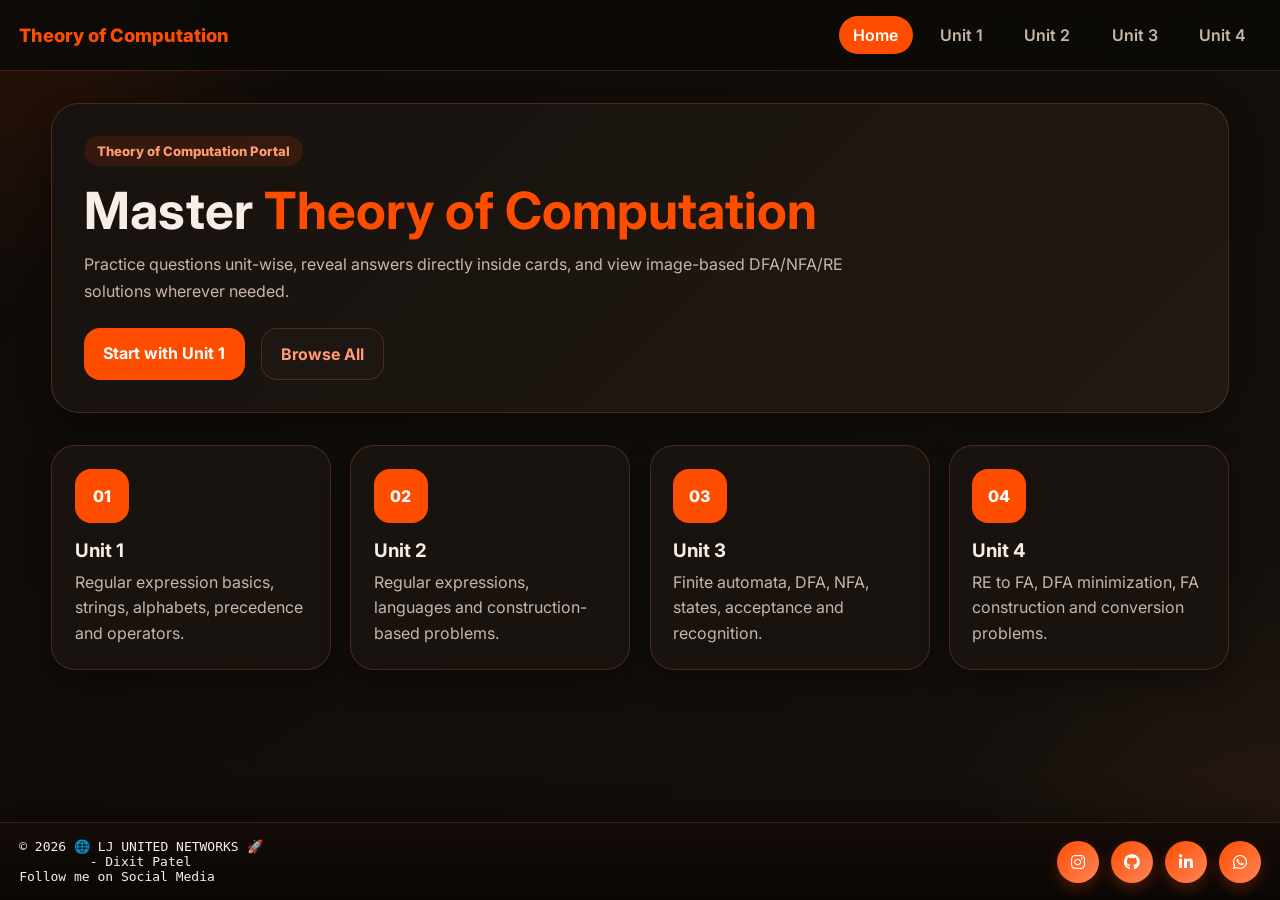
==== index.html @ b9240886 "Add files via upload" ====
<!DOCTYPE html>
<html lang="en">
<head>
  <meta charset="UTF-8" />
  <meta name="viewport" content="width=device-width, initial-scale=1.0" />
  <title>Theory of Computation</title>
  <link rel="stylesheet" href="style.css" />
  <link rel="preconnect" href="https://fonts.googleapis.com">
  <link rel="preconnect" href="https://fonts.gstatic.com" crossorigin>
  <link href="https://fonts.googleapis.com/css2?family=Inter:wght@300;400;500;600;700;800&display=swap" rel="stylesheet">
  <link rel="stylesheet" href="https://cdnjs.cloudflare.com/ajax/libs/font-awesome/6.5.0/css/all.min.css" />
</head>
<body>
  <header class="topbar">
    <div class="logo">Theory of Computation</div>
    <nav class="nav">
      <a href="index.html" class="active">Home</a>
      <a href="unit.html?unit=1">Unit 1</a>
      <a href="unit.html?unit=2">Unit 2</a>
      <a href="unit.html?unit=3">Unit 3</a>
      <a href="unit.html?unit=4">Unit 4</a>
    </nav>
  </header>

  <main class="container">
    <section class="hero">
      <div class="hero-badge">Theory of Computation Portal</div>
      <h1>Master <span>Theory of Computation</span></h1>
      <p>
        Practice questions unit-wise, reveal answers directly inside cards,
        and view image-based DFA/NFA/RE solutions wherever needed.
      </p>
      <div class="hero-actions">
        <a class="btn-primary" href="unit.html?unit=1">Start with Unit 1</a>
        <a class="btn-secondary" href="unit.html?unit=all">Browse All</a>
      </div>
    </section>

    <section class="units-grid">
      <a class="unit-card" href="unit.html?unit=1">
        <div class="unit-no">01</div>
        <h3>Unit 1</h3>
        <p>Regular expression basics, strings, alphabets, precedence and operators.</p>
      </a>

      <a class="unit-card" href="unit.html?unit=2">
        <div class="unit-no">02</div>
        <h3>Unit 2</h3>
        <p>Regular expressions, languages and construction-based problems.</p>
      </a>

      <a class="unit-card" href="unit.html?unit=3">
        <div class="unit-no">03</div>
        <h3>Unit 3</h3>
        <p>Finite automata, DFA, NFA, states, acceptance and recognition.</p>
      </a>

      <a class="unit-card" href="unit.html?unit=4">
        <div class="unit-no">04</div>
        <h3>Unit 4</h3>
        <p>RE to FA, DFA minimization, FA construction and conversion problems.</p>
      </a>
    </section>
  </main>

  <footer class="site-footer">
    <div> <pre>© 2026 🌐 LJ UNITED NETWORKS 🚀
         - Dixit Patel </pre>
        <pre>Follow me on Social Media</pre></div>
    <div class="footer-socials">
     
      <a href="https://www.instagram.com/dixit.patel_since_2005/?hl=en" target="_blank" aria-label="Instagram"><i class="fab fa-instagram"></i></a>
      <a href="https://github.com/create2learn7238" target="_blank" aria-label="GitHub"><i class="fab fa-github"></i></a>
      <a href="https://www.linkedin.com/in/dixit-patel-7718993a1/" target="_blank" aria-label="LinkedIn"><i class="fab fa-linkedin-in"></i></a>
      <a href="https://wa.me/919316227238" target="_blank" aria-label="WhatsApp"><i class="fab fa-whatsapp"></i></a>
    </div>
  </footer>
</body>
</html>
---- style.css ----
:root{
  --primary:#FF4D00;
  --primary-dark:#d94300;
  --primary-soft:rgba(255,77,0,.12);
  --bg:#0d0a08;
  --bg2:#15110d;
  --card:#18130f;
  --card2:#201912;
  --text:#f8eee7;
  --muted:#c8b6a9;
  --line:rgba(255,120,60,.22);
  --green:#65c18c;
  --green-soft:rgba(101,193,140,.15);
  --orange-soft:rgba(255,77,0,.09);
  --shadow:0 12px 28px rgba(0,0,0,.35);
}

*{
  box-sizing:border-box;
  margin:0;
  padding:0;
}

html{
  scroll-behavior:smooth;
}

body{
  font-family:'Inter',sans-serif;
  background:
    radial-gradient(circle at top left, rgba(255,77,0,.12) 0%, transparent 20%),
    radial-gradient(circle at bottom right, rgba(255,120,60,.09) 0%, transparent 22%),
    linear-gradient(145deg,var(--bg),var(--bg2));
  color:var(--text);
  min-height:100vh;
}

a{
  text-decoration:none;
  color:inherit;
}

.topbar{
  position:sticky;
  top:0;
  z-index:50;
  display:flex;
  justify-content:space-between;
  align-items:center;
  gap:1rem;
  padding:1rem 1.2rem;
  background:rgba(13,10,8,.92);
  backdrop-filter:blur(10px);
  border-bottom:1px solid var(--line);
}

.logo{
  font-weight:800;
  font-size:1.15rem;
  color:var(--primary);
}

.nav{
  display:flex;
  gap:.8rem;
  flex-wrap:wrap;
}

.nav a{
  padding:.55rem .9rem;
  border-radius:999px;
  font-weight:600;
  color:var(--muted);
  transition:.2s ease;
}

.nav a:hover,
.nav a.active{
  background:var(--primary);
  color:#fff;
}

.container{
  width:min(1200px,92%);
  margin:0 auto;
  padding:2rem 0 9rem;
}

.hero{
  background:linear-gradient(135deg,#17120f,#211912);
  border:1px solid var(--line);
  border-radius:28px;
  padding:2rem;
  box-shadow:var(--shadow);
  margin-bottom:2rem;
}

.hero-badge{
  display:inline-block;
  background:var(--primary-soft);
  color:#ff9a73;
  padding:.45rem .8rem;
  border-radius:999px;
  font-size:.82rem;
  font-weight:800;
  margin-bottom:1rem;
}

.hero h1{
  font-size:clamp(2rem,4vw,3.3rem);
  line-height:1.1;
  margin-bottom:.8rem;
}

.hero h1 span{
  color:var(--primary);
}

.hero p{
  color:var(--muted);
  line-height:1.7;
  max-width:760px;
}

.hero-actions{
  margin-top:1.4rem;
  display:flex;
  flex-wrap:wrap;
  gap:1rem;
}

.btn-primary,.btn-secondary{
  padding:.95rem 1.2rem;
  border-radius:16px;
  font-weight:700;
  transition:.2s ease;
}

.btn-primary{
  background:var(--primary);
  color:#fff;
}

.btn-primary:hover{
  background:var(--primary-dark);
  transform:translateY(-2px);
}

.btn-secondary{
  background:#1d1713;
  color:#ff9a73;
  border:1px solid var(--line);
}

.btn-secondary:hover{
  transform:translateY(-2px);
}

.units-grid{
  display:grid;
  grid-template-columns:repeat(auto-fit,minmax(240px,1fr));
  gap:1.2rem;
}

.unit-card{
  background:var(--card);
  border:1px solid var(--line);
  border-radius:24px;
  padding:1.4rem;
  box-shadow:var(--shadow);
  transition:.25s ease;
}

.unit-card:hover{
  transform:translateY(-6px);
  border-color:var(--primary);
}

.unit-no{
  width:54px;
  height:54px;
  border-radius:16px;
  display:grid;
  place-items:center;
  background:var(--primary);
  color:#fff;
  font-weight:800;
  margin-bottom:1rem;
}

.unit-card h3{
  margin-bottom:.5rem;
}

.unit-card p{
  color:var(--muted);
  line-height:1.6;
}

.page-head{
  display:flex;
  justify-content:space-between;
  gap:1rem;
  align-items:end;
  flex-wrap:wrap;
  margin-bottom:1rem;
}

.page-head h1{
  font-size:clamp(1.8rem,4vw,2.8rem);
  margin:.35rem 0;
}

.page-head p{
  color:var(--muted);
}

.toolbar-lite{
  display:flex;
  gap:.7rem;
  flex-wrap:wrap;
}

.toolbar-lite input{
  border:1px solid var(--line);
  background:#1a1511;
  color:var(--text);
  border-radius:14px;
  padding:.85rem 1rem;
  min-width:140px;
  outline:none;
}

.toolbar-lite button{
  border:none;
  background:var(--primary);
  color:#fff;
  border-radius:14px;
  padding:.85rem 1.1rem;
  font-weight:700;
  cursor:pointer;
}

.stats-box{
  display:flex;
  justify-content:space-between;
  gap:1rem;
  flex-wrap:wrap;
  padding:1rem 1.2rem;
  border-radius:18px;
  background:var(--orange-soft);
  border:1px solid var(--line);
  margin-bottom:1.3rem;
  color:#e6cbbc;
}

.question-grid{
  display:grid;
  grid-template-columns:repeat(auto-fill,minmax(320px,1fr));
  gap:1.2rem;
}

.question-card{
  background:var(--card);
  border:1px solid var(--line);
  border-radius:24px;
  overflow:hidden;
  box-shadow:var(--shadow);
  transition:.25s ease;
}

.question-card:hover{
  transform:translateY(-4px);
}

.card-top{
  display:flex;
  justify-content:space-between;
  gap:.6rem;
  flex-wrap:wrap;
  align-items:center;
  padding:1rem 1rem .9rem;
  background:#1d1612;
  border-bottom:1px solid var(--line);
}

.left-badges{
  display:flex;
  flex-wrap:wrap;
  gap:.5rem;
}

.pill{
  padding:.36rem .7rem;
  border-radius:999px;
  font-size:.75rem;
  font-weight:800;
  background:var(--primary-soft);
  color:#ff9a73;
}

.status-pill{
  padding:.4rem .8rem;
  border-radius:999px;
  font-size:.74rem;
  font-weight:800;
}

.unsolved{
  background:rgba(255,155,100,.12);
  color:#ffb183;
}

.solved{
  background:var(--green-soft);
  color:var(--green);
}

.card-body{
  padding:1rem;
}

.question-text{
  line-height:1.65;
  margin-bottom:1rem;
}

.options{
  display:flex;
  flex-wrap:wrap;
  gap:.5rem;
  margin-bottom:1rem;
}

.option{
  font-size:.76rem;
  background:#221b17;
  border:1px solid rgba(255,255,255,.05);
  padding:.35rem .7rem;
  border-radius:999px;
  color:#d8c3b4;
}

.card-actions{
  display:flex;
  gap:.7rem;
}

.show-btn{
  width:100%;
  border:none;
  background:var(--primary);
  color:#fff;
  padding:.9rem 1rem;
  border-radius:14px;
  font-weight:800;
  cursor:pointer;
}

.answer-box{
  margin-top:1rem;
  background:#120e0b;
  border:1px solid var(--line);
  border-radius:18px;
  overflow:hidden;
  max-height:0;
  opacity:0;
  padding:0 1rem;
  transition:max-height .45s ease, opacity .28s ease, padding .28s ease;
}

.answer-box.show{
  max-height:1600px;
  opacity:1;
  padding:1rem;
}

.answer-title{
  font-weight:800;
  color:#ff9a73;
  margin-bottom:.6rem;
}

.answer-main{
  display:inline-block;
  background:var(--green-soft);
  color:var(--green);
  padding:.45rem .8rem;
  border-radius:999px;
  font-weight:800;
  margin-bottom:.8rem;
}

.steps{
  color:#dbc7bb;
  line-height:1.7;
  white-space:pre-line;
}

.diagram{
  margin-top:.9rem;
  padding:.9rem;
  background:#191310;
  border:1px dashed var(--line);
  border-radius:16px;
  overflow:auto;
}

.diagram img{
  max-width:100%;
  border-radius:12px;
  display:block;
}

.site-footer{
  position:fixed;
  left:0;
  right:0;
  bottom:0;
  background:rgba(13,10,8,.96);
  backdrop-filter:blur(12px);
  border-top:1px solid var(--line);
  display:flex;
  justify-content:space-between;
  align-items:center;
  gap:1rem;
  flex-wrap:wrap;
  padding:1rem 1.2rem;
  z-index:40;
}

.footer-socials{
  display:flex;
  align-items:center;
  gap:.8rem;
  flex-wrap:wrap;
}

.footer-socials h3{
  font-size:.95rem;
  color:#ffb183;
  margin-right:.4rem;
}

.footer-socials a{
  width:40px;
  height:40px;
  border-radius:50%;
  display:grid;
  place-items:center;
  background:var(--primary);
  color:#fff;
  transition:.2s ease;
}

.footer-socials a:hover{
  transform:translateY(-3px);
  background:var(--primary-dark);
}

.highlight-q{
  outline:3px solid var(--primary);
  outline-offset:2px;
}

@media (max-width:768px){
  .topbar{
    align-items:flex-start;
    flex-direction:column;
  }

  .nav{
    width:100%;
    overflow:auto;
    flex-wrap:nowrap;
  }

  .container{
    width:min(94%,1200px);
    padding-bottom:11rem;
  }

  .question-grid{
    grid-template-columns:1fr;
  }

  .site-footer{
    justify-content:center;
    text-align:center;
  }

  .footer-socials{
    justify-content:center;
  }
}

.site-footer{
  position:fixed;
  left:0;
  right:0;
  bottom:0;
  background:linear-gradient(180deg, rgba(20,12,8,.96), rgba(10,7,5,.98));
  backdrop-filter:blur(14px);
  border-top:1px solid rgba(255,120,60,.22);
  z-index:40;
  overflow:hidden;
  box-shadow:0 -10px 30px rgba(0,0,0,.35);
}

.footer-glow-line{
  position:absolute;
  top:0;
  left:0;
  width:100%;
  height:2px;
  background:linear-gradient(90deg, transparent, #FF4D00, #ff8a57, transparent);
  box-shadow:0 0 18px rgba(255,77,0,.8);
  animation:glowMove 4s linear infinite;
}

@keyframes glowMove{
  0%{transform:translateX(-25%)}
  100%{transform:translateX(25%)}
}

.footer-wave{
  position:absolute;
  left:-10%;
  width:120%;
  height:60px;
  border-radius:50%;
  background:rgba(255,77,0,.08);
  filter:blur(6px);
}

.footer-wave-1{
  top:-18px;
  animation:waveFloat 6s ease-in-out infinite;
}

.footer-wave-2{
  top:-8px;
  background:rgba(255,138,87,.06);
  animation:waveFloat 9s ease-in-out infinite reverse;
}

@keyframes waveFloat{
  0%,100%{transform:translateX(0)}
  50%{transform:translateX(18px)}
}

.footer-content{
  position:relative;
  display:flex;
  justify-content:space-between;
  align-items:center;
  gap:1rem;
  flex-wrap:wrap;
  padding:1rem 1.2rem;
}

.footer-text{
  color:#f4d5c5;
  font-weight:600;
  letter-spacing:.2px;
}

.footer-socials{
  display:flex;
  align-items:center;
  gap:.75rem;
  flex-wrap:wrap;
}

.footer-label{
  color:#ffb183;
  font-weight:700;
  margin-right:.35rem;
}

.footer-socials a{
  width:42px;
  height:42px;
  border-radius:50%;
  display:grid;
  place-items:center;
  background:linear-gradient(135deg,#FF4D00,#ff8559);
  color:#fff;
  transition:.25s ease;
  box-shadow:0 6px 14px rgba(255,77,0,.25);
  position:relative;
  overflow:hidden;
}

.footer-socials a::before{
  content:"";
  position:absolute;
  inset:-40%;
  background:linear-gradient(120deg, transparent 30%, rgba(255,255,255,.45), transparent 70%);
  transform:translateX(-140%) rotate(20deg);
  transition:.55s ease;
}

.footer-socials a:hover{
  transform:translateY(-4px) scale(1.08);
  box-shadow:0 10px 24px rgba(255,77,0,.38);
}

.footer-socials a:hover::before{
  transform:translateX(140%) rotate(20deg);
}

@media (max-width:768px){
  .site-footer{
    text-align:center;
  }

  .footer-content{
    justify-content:center;
    padding:1rem .8rem;
  }

  .footer-text{
    font-size:.9rem;
    width:100%;
  }

  .footer-socials{
    justify-content:center;
  }

  .footer-label{
    width:100%;
    margin-right:0;
  }
}
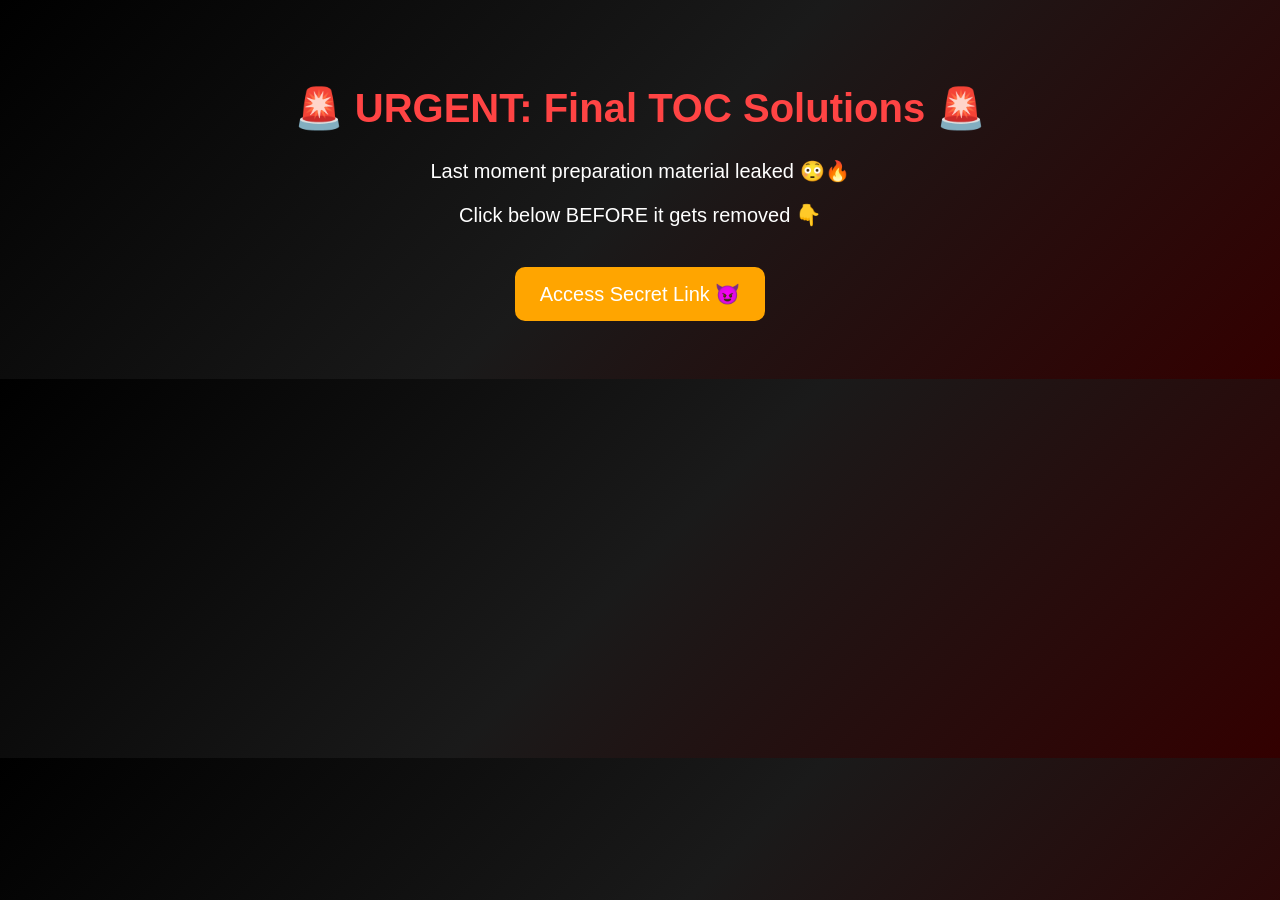
==== commit 915cc461: "Add files via upload" ====
--- a/index.html
+++ b/index.html
@@ -1,79 +1,68 @@
 <!DOCTYPE html>
 <html lang="en">
 <head>
-  <meta charset="UTF-8" />
-  <meta name="viewport" content="width=device-width, initial-scale=1.0" />
-  <title>Theory of Computation</title>
-  <link rel="stylesheet" href="style.css" />
-  <link rel="preconnect" href="https://fonts.googleapis.com">
-  <link rel="preconnect" href="https://fonts.gstatic.com" crossorigin>
-  <link href="https://fonts.googleapis.com/css2?family=Inter:wght@300;400;500;600;700;800&display=swap" rel="stylesheet">
-  <link rel="stylesheet" href="https://cdnjs.cloudflare.com/ajax/libs/font-awesome/6.5.0/css/all.min.css" />
+<meta charset="UTF-8">
+<meta name="viewport" content="width=device-width, initial-scale=1.0">
+<title>Important Exam Resource 😳</title>
+<style>
+    body {
+        font-family: Arial, sans-serif;
+        background: linear-gradient(135deg, #000000, #1a1a1a, #330000);
+        color: white;
+        text-align: center;
+        padding: 50px;
+    }
+    h1 {
+        color: #ff4444;
+        font-size: 40px;
+    }
+    p {
+        font-size: 20px;
+        margin: 20px 0;
+    }
+    .btn {
+        display: inline-block;
+        padding: 15px 25px;
+        font-size: 20px;
+        color: white;
+        background: orange;
+        border-radius: 10px;
+        text-decoration: none;
+        margin-top: 20px;
+        transition: 0.3s;
+    }
+    .btn:hover {
+        background: red;
+        transform: scale(1.1);
+    }
+    .hidden {
+        display: none;
+        margin-top: 30px;
+        font-size: 24px;
+        color: yellow;
+    }
+</style>
 </head>
 <body>
-  <header class="topbar">
-    <div class="logo">Theory of Computation</div>
-    <nav class="nav">
-      <a href="index.html" class="active">Home</a>
-      <a href="unit.html?unit=1">Unit 1</a>
-      <a href="unit.html?unit=2">Unit 2</a>
-      <a href="unit.html?unit=3">Unit 3</a>
-      <a href="unit.html?unit=4">Unit 4</a>
-    </nav>
-  </header>
 
-  <main class="container">
-    <section class="hero">
-      <div class="hero-badge">Theory of Computation Portal</div>
-      <h1>Master <span>Theory of Computation</span></h1>
-      <p>
-        Practice questions unit-wise, reveal answers directly inside cards,
-        and view image-based DFA/NFA/RE solutions wherever needed.
-      </p>
-      <div class="hero-actions">
-        <a class="btn-primary" href="unit.html?unit=1">Start with Unit 1</a>
-        <a class="btn-secondary" href="unit.html?unit=all">Browse All</a>
-      </div>
-    </section>
+<h1>🚨 URGENT: Final TOC Solutions 🚨</h1>
+<p>Last moment preparation material leaked 😳🔥</p>
+<p>Click below BEFORE it gets removed 👇</p>
 
-    <section class="units-grid">
-      <a class="unit-card" href="unit.html?unit=1">
-        <div class="unit-no">01</div>
-        <h3>Unit 1</h3>
-        <p>Regular expression basics, strings, alphabets, precedence and operators.</p>
-      </a>
+<a href="#" class="btn" onclick="revealPrank()">Access Secret Link 😈</a>
 
-      <a class="unit-card" href="unit.html?unit=2">
-        <div class="unit-no">02</div>
-        <h3>Unit 2</h3>
-        <p>Regular expressions, languages and construction-based problems.</p>
-      </a>
+<div id="prank" class="hidden">
+    <p>🤡 APRIL FOOL 😂😂😂</p>
+    <p>You really thought free marks milenge? 💀</p>
+    <p>Chal ab asli link lele 👇</p>
+    <a href="https://create2learn2005.github.io/Sem4-TOC-T1/index.html" class="btn" target="_blank">Real TOC Link 📘🔥</a>
+</div>
 
-      <a class="unit-card" href="unit.html?unit=3">
-        <div class="unit-no">03</div>
-        <h3>Unit 3</h3>
-        <p>Finite automata, DFA, NFA, states, acceptance and recognition.</p>
-      </a>
+<script>
+function revealPrank() {
+    document.getElementById('prank').style.display = 'block';
+}
+</script>
 
-      <a class="unit-card" href="unit.html?unit=4">
-        <div class="unit-no">04</div>
-        <h3>Unit 4</h3>
-        <p>RE to FA, DFA minimization, FA construction and conversion problems.</p>
-      </a>
-    </section>
-  </main>
-
-  <footer class="site-footer">
-    <div> <pre>© 2026 🌐 LJ UNITED NETWORKS 🚀
-         - Dixit Patel </pre>
-        <pre>Follow me on Social Media</pre></div>
-    <div class="footer-socials">
-     
-      <a href="https://www.instagram.com/dixit.patel_since_2005/?hl=en" target="_blank" aria-label="Instagram"><i class="fab fa-instagram"></i></a>
-      <a href="https://github.com/create2learn7238" target="_blank" aria-label="GitHub"><i class="fab fa-github"></i></a>
-      <a href="https://www.linkedin.com/in/dixit-patel-7718993a1/" target="_blank" aria-label="LinkedIn"><i class="fab fa-linkedin-in"></i></a>
-      <a href="https://wa.me/919316227238" target="_blank" aria-label="WhatsApp"><i class="fab fa-whatsapp"></i></a>
-    </div>
-  </footer>
 </body>
 </html>
